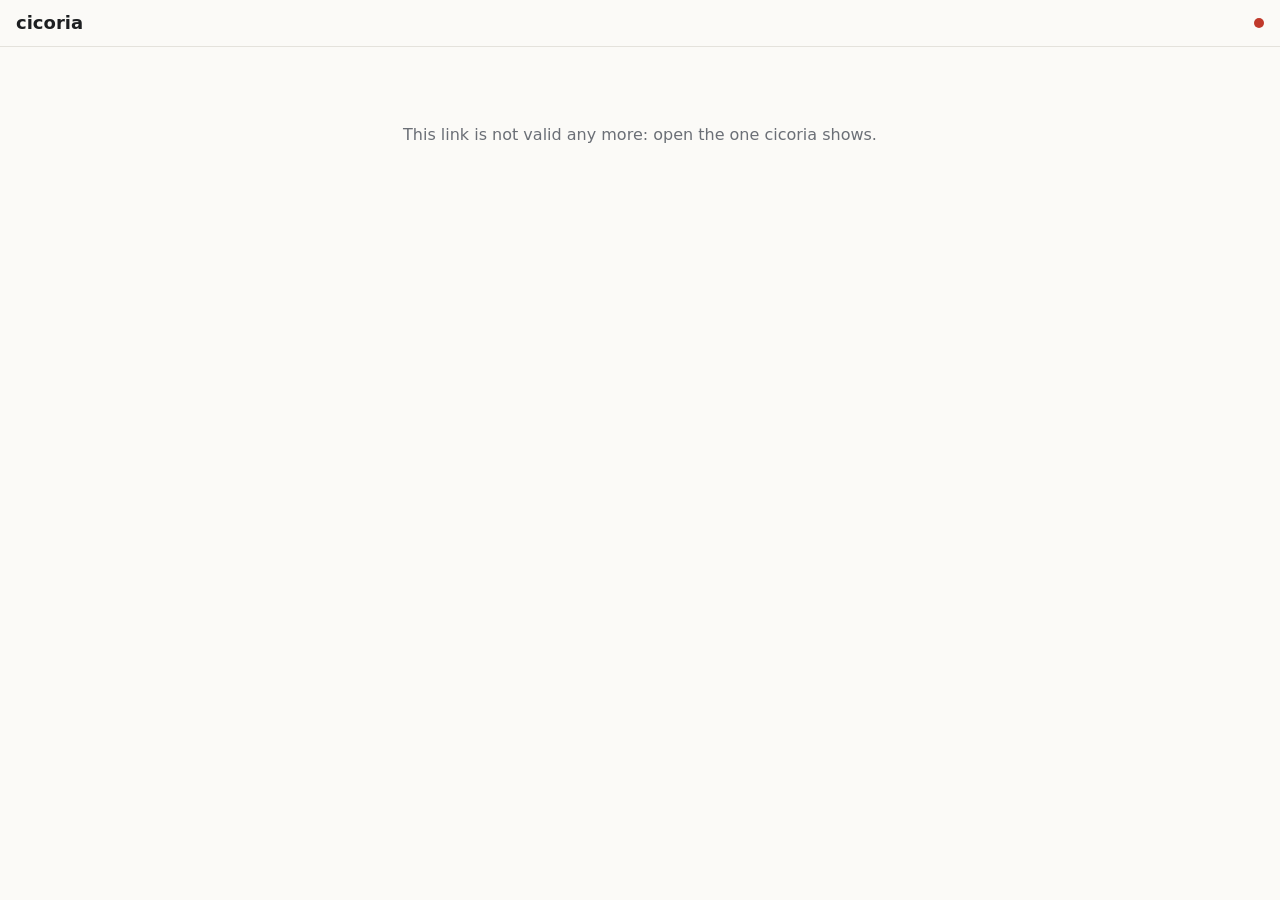
==== internal/web/page/index.html @ e1cbb90a "Add the web cockpit ctrl+a o starts a web server inside cicoria and shows its link as a QR code. The" ====
<!doctype html>
<html lang="en">
<head>
<meta charset="utf-8">
<meta name="viewport" content="width=device-width, initial-scale=1, viewport-fit=cover">
<meta name="color-scheme" content="light dark">
<title>cicoria</title>
<link rel="stylesheet" href="style.css">
</head>
<body>
<header>
  <a id="back" href="#" hidden aria-label="Sessions">‹</a>
  <div class="heading">
    <h1 id="title">cicoria</h1>
    <div id="subtitle"></div>
  </div>
  <span id="conn" title="connection"></span>
</header>
<main id="main"></main>
<script src="app.js"></script>
</body>
</html>
---- internal/web/page/style.css ----
:root {
  --bg: #fbfaf7;
  --panel: #ffffff;
  --text: #1d1f21;
  --dim: #6b6f76;
  --line: #e4e2dc;
  --accent: #2f7d6d;
  --good: #2e8b57;
  --warn: #b7791f;
  --bad: #c0392b;
  --add-bg: #e6f4ea;
  --del-bg: #fbe9e7;
  --mono: ui-monospace, "SF Mono", "JetBrains Mono", Menlo, Consolas, monospace;
}
@media (prefers-color-scheme: dark) {
  :root {
    --bg: #15171a;
    --panel: #1d2024;
    --text: #e6e6e3;
    --dim: #8b9099;
    --line: #2c3036;
    --accent: #5cc0a8;
    --good: #5cc07a;
    --warn: #e3b341;
    --bad: #ef6b5b;
    --add-bg: #1c3326;
    --del-bg: #3a2020;
  }
}

* { box-sizing: border-box; }
[hidden] { display: none !important; }
html, body { margin: 0; }
body {
  background: var(--bg);
  color: var(--text);
  font: 16px/1.45 system-ui, -apple-system, "Segoe UI", sans-serif;
  min-height: 100dvh;
  display: flex;
  flex-direction: column;
}
button, textarea { font: inherit; color: inherit; }

header {
  position: sticky; top: 0; z-index: 2;
  display: flex; align-items: center; gap: 12px;
  padding: calc(10px + env(safe-area-inset-top)) 16px 10px;
  background: var(--bg);
  border-bottom: 1px solid var(--line);
}
#back { font-size: 28px; line-height: 1; text-decoration: none; color: var(--accent); padding: 0 4px; }
.heading { flex: 1; min-width: 0; }
h1 { font-size: 18px; margin: 0; overflow: hidden; text-overflow: ellipsis; white-space: nowrap; }
#subtitle { font-size: 13px; color: var(--dim); overflow: hidden; text-overflow: ellipsis; white-space: nowrap; }
#conn { width: 10px; height: 10px; border-radius: 50%; background: var(--bad); flex: none; }
#conn.on { background: var(--good); }

main { flex: 1; width: 100%; max-width: 860px; margin: 0 auto; padding: 12px 16px 24px; display: flex; flex-direction: column; gap: 12px; }

.empty { color: var(--dim); text-align: center; padding: 48px 16px; }

/* Sessions */
.sessions { list-style: none; margin: 0; padding: 0; display: flex; flex-direction: column; gap: 8px; }
.sessions a {
  display: flex; align-items: center; gap: 12px;
  padding: 14px; border-radius: 12px;
  background: var(--panel); border: 1px solid var(--line);
  color: inherit; text-decoration: none;
}
.sessions a.attention { border-color: var(--warn); }
.sessions .name { font-weight: 600; }
.sessions .meta { font-size: 13px; color: var(--dim); }
.sessions .grow { flex: 1; min-width: 0; }
.sessions .queue { font-size: 13px; color: var(--dim); }

.badge { flex: none; width: 12px; height: 12px; border-radius: 50%; background: var(--dim); }
.badge.working { background: var(--good); animation: pulse 1.6s ease-in-out infinite; }
.badge.stalled { background: var(--dim); }
.badge.needs-input { background: var(--warn); border-radius: 2px; transform: rotate(45deg); }
.badge.exited { background: var(--bad); }
.badge.idle { background: transparent; border: 2px solid var(--dim); }
@keyframes pulse { 50% { opacity: .35; } }
@media (prefers-reduced-motion: reduce) { .badge.working { animation: none; } }

/* Session */
.session { display: flex; flex-direction: column; gap: 12px; flex: 1; }
.status { display: flex; align-items: center; gap: 8px; font-size: 14px; color: var(--dim); }
.status strong { color: var(--text); font-weight: 600; }
.status.needs-input strong { color: var(--warn); }

.tabs { display: flex; gap: 4px; border-bottom: 1px solid var(--line); }
.tabs button {
  background: none; border: 0; padding: 8px 12px; cursor: pointer;
  color: var(--dim); border-bottom: 2px solid transparent; margin-bottom: -1px;
}
.tabs button[aria-selected="true"] { color: var(--text); border-bottom-color: var(--accent); }

.card { background: var(--panel); border: 1px solid var(--line); border-radius: 12px; padding: 12px; }
.answer { white-space: pre-wrap; overflow-wrap: anywhere; margin: 0; font-size: 15px; }
pre.screen, pre.diff {
  margin: 0; font: 12px/1.35 var(--mono);
  overflow-x: auto; white-space: pre;
  background: var(--panel); border: 1px solid var(--line); border-radius: 12px; padding: 10px;
}
pre.diff span { display: block; min-width: max-content; }
pre.diff .add { background: var(--add-bg); }
pre.diff .del { background: var(--del-bg); }
pre.diff .hunk { color: var(--accent); }
pre.diff .head { color: var(--dim); }

.files { list-style: none; margin: 0; padding: 0; }
.files button {
  width: 100%; display: flex; gap: 10px; align-items: baseline;
  background: none; border: 0; border-bottom: 1px solid var(--line);
  padding: 10px 2px; text-align: left; cursor: pointer;
}
.files .mark { font: 600 13px var(--mono); width: 1ch; }
.files .mark.M, .files .mark.R { color: var(--warn); }
.files .mark.A, .files .mark\? { color: var(--good); }
.files .mark.D, .files .mark.U { color: var(--bad); }
.files .path { flex: 1; min-width: 0; overflow-wrap: anywhere; font: 14px var(--mono); }
.files .count { font: 12px var(--mono); color: var(--dim); white-space: nowrap; }

.keys { display: flex; flex-wrap: wrap; gap: 6px; }
.keys button, .actions button {
  border: 1px solid var(--line); background: var(--panel);
  border-radius: 8px; padding: 8px 12px; min-width: 44px; min-height: 40px; cursor: pointer;
}
.keys button { font-family: var(--mono); }

h2 { font-size: 13px; font-weight: 600; color: var(--dim); text-transform: uppercase; letter-spacing: .04em; margin: 8px 0 0; display: flex; justify-content: space-between; align-items: center; }

.queue { list-style: none; margin: 0; padding: 0; display: flex; flex-direction: column; gap: 6px; }
.queue li { display: flex; gap: 8px; align-items: flex-start; background: var(--panel); border: 1px solid var(--line); border-radius: 10px; padding: 8px 12px; }
.queue li span { flex: 1; white-space: pre-wrap; overflow-wrap: anywhere; font-size: 14px; }

.composer {
  position: sticky; bottom: 0;
  display: flex; flex-direction: column; gap: 8px;
  margin: 0 -16px -24px; padding: 10px 16px calc(10px + env(safe-area-inset-bottom));
  background: var(--bg); border-top: 1px solid var(--line);
}
.composer textarea {
  width: 100%; min-height: 44px; max-height: 40dvh; resize: vertical;
  padding: 10px 12px; border-radius: 10px; border: 1px solid var(--line); background: var(--panel);
}
.actions { display: flex; gap: 8px; justify-content: flex-end; }
.actions button.primary { background: var(--accent); border-color: var(--accent); color: var(--bg); font-weight: 600; }
button:disabled { opacity: .5; cursor: default; }

.toast {
  position: fixed; left: 50%; bottom: calc(96px + env(safe-area-inset-bottom)); transform: translateX(-50%);
  background: var(--text); color: var(--bg); padding: 8px 14px; border-radius: 8px; font-size: 14px;
  max-width: calc(100% - 32px);
}
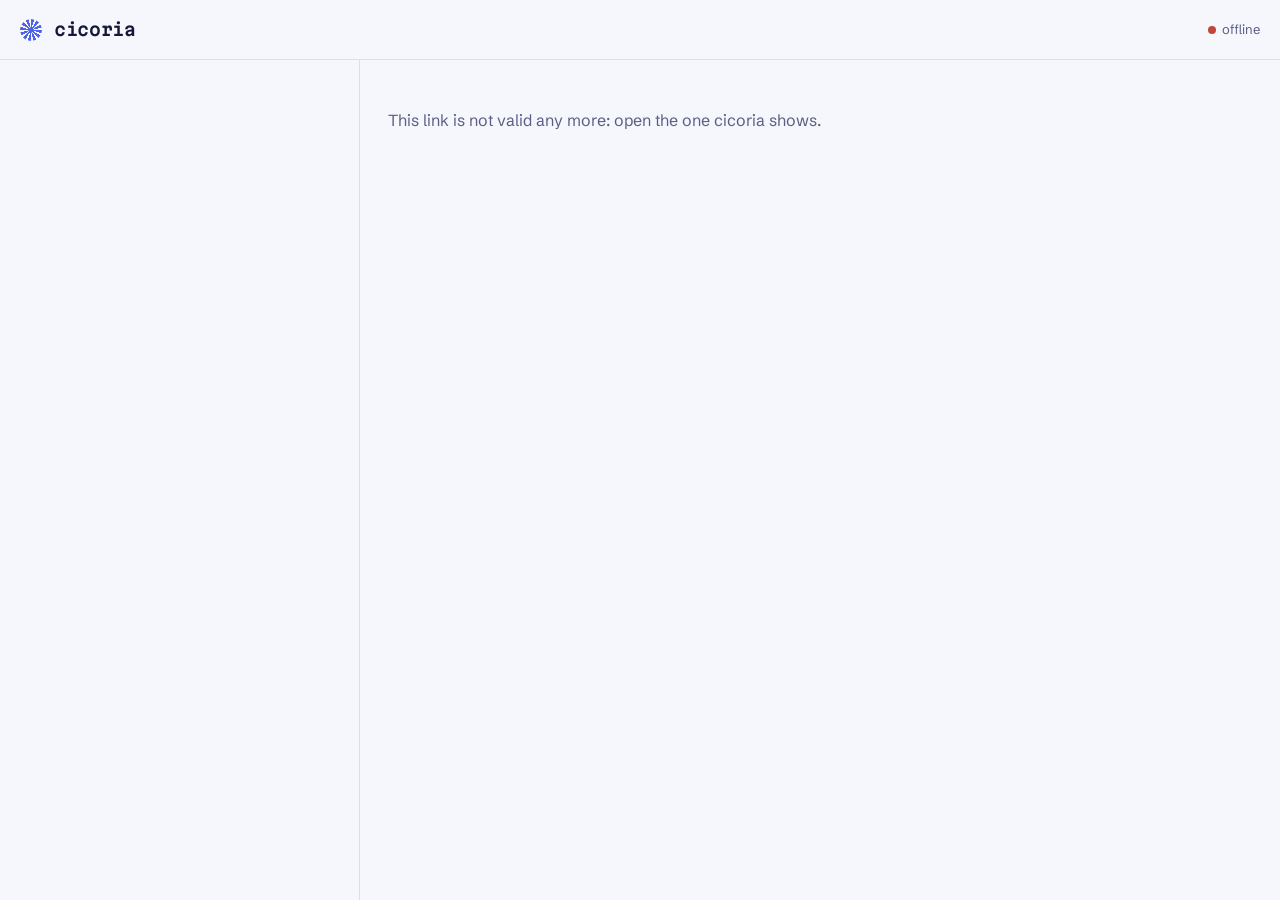
==== commit 26dd7677: "Give the web cockpit the look of the site, with the list beside the session on a wide screen The coc" ====
--- a/internal/web/page/index.html
+++ b/internal/web/page/index.html
@@ -4,19 +4,25 @@
 <meta charset="utf-8">
 <meta name="viewport" content="width=device-width, initial-scale=1, viewport-fit=cover">
 <meta name="color-scheme" content="light dark">
+<meta name="theme-color" content="#f6f7fc" media="(prefers-color-scheme: light)">
+<meta name="theme-color" content="#13142a" media="(prefers-color-scheme: dark)">
 <title>cicoria</title>
+<link rel="preload" href="fonts/martian-mono.woff2" as="font" type="font/woff2" crossorigin>
 <link rel="stylesheet" href="style.css">
 </head>
-<body>
-<header>
-  <a id="back" href="#" hidden aria-label="Sessions">‹</a>
+<body data-route="list">
+<header class="bar">
+  <span class="logo" aria-hidden="true"></span>
   <div class="heading">
-    <h1 id="title">cicoria</h1>
-    <div id="subtitle"></div>
+    <h1>cicoria</h1>
+    <div id="workspace"></div>
   </div>
-  <span id="conn" title="connection"></span>
+  <span class="conn" role="status"></span>
 </header>
-<main id="main"></main>
+<div class="layout">
+  <nav id="list" aria-label="Sessions"></nav>
+  <main id="main"></main>
+</div>
 <script src="app.js"></script>
 </body>
 </html>
--- a/internal/web/page/style.css
+++ b/internal/web/page/style.css
@@ -1,30 +1,70 @@
+/* The web cockpit. It wears the colours of the site: chicory blue for what
+   you act on, the terminal of the app for what the agent prints, and pollen
+   yellow, the colour cicoria gives "needs input", for a session that waits
+   for you. That yellow is the one loud thing on the page. */
+
+@font-face {
+  font-family: "Martian Mono";
+  src: url(fonts/martian-mono.woff2) format("woff2");
+  font-weight: 100 800;
+  font-display: swap;
+}
+@font-face {
+  font-family: "Schibsted Grotesk";
+  src: url(fonts/schibsted-grotesk.woff2) format("woff2");
+  font-weight: 400 900;
+  font-display: swap;
+}
+
 :root {
-  --bg: #fbfaf7;
-  --panel: #ffffff;
-  --text: #1d1f21;
-  --dim: #6b6f76;
-  --line: #e4e2dc;
-  --accent: #2f7d6d;
-  --good: #2e8b57;
-  --warn: #b7791f;
-  --bad: #c0392b;
-  --add-bg: #e6f4ea;
-  --del-bg: #fbe9e7;
-  --mono: ui-monospace, "SF Mono", "JetBrains Mono", Menlo, Consolas, monospace;
+  --page: #f6f7fc;
+  --raised: #ffffff;
+  --ink: #15173a;
+  --soft: #5a5e84;
+  --line: #dadded;
+  --petal: #4f63e8;
+  --petal-ink: #3443b8;
+  --petal-pale: #e7eafd;
+  --on-petal: #ffffff;
+  --pollen: #f5cd4f;
+  --on-pollen: #1d1a08;
+  --pollen-ink: #8a6400;
+  --leaf: #2e8a57;
+  --rust: #c2463a;
+  --night: #1e1f2e;
+  --term: #d6d8ea;
+  --t-dim: #7c80a3;
+  --t-blue: #8ea2ff;
+  --t-green: #7fd39c;
+  --t-red: #f08a8a;
+  --t-add: #1f3a2c;
+  --t-del: #43232b;
+
+  --name: "Martian Mono", ui-monospace, Menlo, Consolas, monospace;
+  --body: "Schibsted Grotesk", system-ui, -apple-system, "Segoe UI", sans-serif;
+  --mono: ui-monospace, "SF Mono", "JetBrains Mono", "DejaVu Sans Mono", Menlo, Consolas, monospace;
+  --gutter: 16px;
+  --bar: 60px;
+  color-scheme: light;
 }
 @media (prefers-color-scheme: dark) {
   :root {
-    --bg: #15171a;
-    --panel: #1d2024;
-    --text: #e6e6e3;
-    --dim: #8b9099;
-    --line: #2c3036;
-    --accent: #5cc0a8;
-    --good: #5cc07a;
-    --warn: #e3b341;
-    --bad: #ef6b5b;
-    --add-bg: #1c3326;
-    --del-bg: #3a2020;
+    --page: #13142a;
+    --raised: #1b1d38;
+    --ink: #e7e9f8;
+    --soft: #a3a7cc;
+    --line: #2d3055;
+    --petal: #8ea2ff;
+    --petal-ink: #a7b4ff;
+    --petal-pale: #262a55;
+    --on-petal: #10123a;
+    --pollen: #f0c25a;
+    --on-pollen: #1d1705;
+    --pollen-ink: #f0c25a;
+    --leaf: #7fd39c;
+    --rust: #f08a8a;
+    --night: #0d0e1e;
+    color-scheme: dark;
   }
 }
 
@@ -32,124 +72,257 @@
 [hidden] { display: none !important; }
 html, body { margin: 0; }
 body {
-  background: var(--bg);
-  color: var(--text);
-  font: 16px/1.45 system-ui, -apple-system, "Segoe UI", sans-serif;
+  background: var(--page);
+  color: var(--ink);
+  font: 16px/1.5 var(--body);
   min-height: 100dvh;
-  display: flex;
-  flex-direction: column;
+  -webkit-text-size-adjust: 100%;
+  -webkit-tap-highlight-color: transparent;
 }
 button, textarea { font: inherit; color: inherit; }
-
-header {
-  position: sticky; top: 0; z-index: 2;
+:focus-visible { outline: 2px solid var(--petal); outline-offset: 2px; }
+h1, h2, h3, p { margin: 0; }
+
+/* The bar: the name of the tool and the workspace it shares. */
+.bar {
+  position: sticky; top: 0; z-index: 3;
   display: flex; align-items: center; gap: 12px;
-  padding: calc(10px + env(safe-area-inset-top)) 16px 10px;
-  background: var(--bg);
+  min-height: var(--bar);
+  padding: env(safe-area-inset-top) var(--gutter) 0;
+  background: var(--page);
   border-bottom: 1px solid var(--line);
 }
-#back { font-size: 28px; line-height: 1; text-decoration: none; color: var(--accent); padding: 0 4px; }
-.heading { flex: 1; min-width: 0; }
-h1 { font-size: 18px; margin: 0; overflow: hidden; text-overflow: ellipsis; white-space: nowrap; }
-#subtitle { font-size: 13px; color: var(--dim); overflow: hidden; text-overflow: ellipsis; white-space: nowrap; }
-#conn { width: 10px; height: 10px; border-radius: 50%; background: var(--bad); flex: none; }
-#conn.on { background: var(--good); }
-
-main { flex: 1; width: 100%; max-width: 860px; margin: 0 auto; padding: 12px 16px 24px; display: flex; flex-direction: column; gap: 12px; }
-
-.empty { color: var(--dim); text-align: center; padding: 48px 16px; }
-
-/* Sessions */
-.sessions { list-style: none; margin: 0; padding: 0; display: flex; flex-direction: column; gap: 8px; }
+.logo {
+  flex: none; width: 22px; height: 22px;
+  background: var(--petal);
+  /* a chicory flower: a disc of square-cut petals */
+  -webkit-mask: radial-gradient(circle, #000 2.5px, transparent 3px), repeating-conic-gradient(#000 0 18deg, transparent 18deg 30deg);
+  -webkit-mask-composite: source-over;
+  mask: radial-gradient(circle, #000 2.5px, transparent 3px), repeating-conic-gradient(#000 0 18deg, transparent 18deg 30deg);
+  mask-composite: add;
+  border-radius: 50%;
+}
+.heading { flex: 1; min-width: 0; display: flex; align-items: baseline; gap: 12px; }
+h1 { font: 600 17px/1 var(--name); letter-spacing: -0.02em; }
+#workspace { font-size: 14px; color: var(--soft); overflow: hidden; text-overflow: ellipsis; white-space: nowrap; }
+
+/* The connection: a word as much as a dot, so that it is not colour alone. */
+.conn { flex: none; display: inline-flex; align-items: center; gap: 6px; font-size: 13px; color: var(--soft); }
+.conn::before { content: ""; width: 8px; height: 8px; border-radius: 50%; background: var(--rust); }
+.conn::after { content: "offline"; }
+.online .conn::before { background: var(--leaf); }
+.online .conn::after { content: "live"; }
+
+.layout { width: 100%; }
+main { padding: 0 var(--gutter); }
+
+.empty { color: var(--soft); padding: 48px 0; max-width: 32em; }
+
+/* The sessions. */
+.sessions { list-style: none; margin: 0; padding: 0; }
+.sessions li + li { border-top: 1px solid var(--line); }
 .sessions a {
-  display: flex; align-items: center; gap: 12px;
-  padding: 14px; border-radius: 12px;
-  background: var(--panel); border: 1px solid var(--line);
+  display: flex; align-items: center; gap: 14px;
+  padding: 14px var(--gutter);
   color: inherit; text-decoration: none;
 }
-.sessions a.attention { border-color: var(--warn); }
-.sessions .name { font-weight: 600; }
-.sessions .meta { font-size: 13px; color: var(--dim); }
-.sessions .grow { flex: 1; min-width: 0; }
-.sessions .queue { font-size: 13px; color: var(--dim); }
-
-.badge { flex: none; width: 12px; height: 12px; border-radius: 50%; background: var(--dim); }
-.badge.working { background: var(--good); animation: pulse 1.6s ease-in-out infinite; }
-.badge.stalled { background: var(--dim); }
-.badge.needs-input { background: var(--warn); border-radius: 2px; transform: rotate(45deg); }
-.badge.exited { background: var(--bad); }
-.badge.idle { background: transparent; border: 2px solid var(--dim); }
+.sessions .grow { flex: 1; min-width: 0; display: flex; flex-direction: column; gap: 2px; }
+.sessions .name {
+  font: 500 15px/1.3 var(--name); letter-spacing: -0.02em;
+  overflow: hidden; text-overflow: ellipsis; white-space: nowrap;
+}
+.meta { display: flex; flex-wrap: wrap; column-gap: 12px; font-size: 14px; color: var(--soft); }
+.sessions .said { color: var(--ink); }
+.sessions .queued {
+  flex: none; font: 500 12px/1 var(--name);
+  padding: 5px 7px; border-radius: 6px;
+  background: var(--petal-pale); color: var(--petal-ink);
+}
+.sessions a[aria-current="page"] { background: var(--raised); box-shadow: inset 3px 0 0 var(--petal); }
+
+/* A session that waits for you is a block of pollen. */
+.sessions a.needs-input,
+.sessions a.needs-input[aria-current="page"] { background: var(--pollen); color: var(--on-pollen); box-shadow: none; }
+.sessions a.needs-input .meta,
+.sessions a.needs-input .said { color: var(--on-pollen); }
+.sessions a.needs-input .said { font-weight: 600; }
+.sessions a.needs-input .queued { background: var(--on-pollen); color: var(--pollen); }
+.sessions a.needs-input[aria-current="page"] { box-shadow: inset 3px 0 0 var(--on-pollen); }
+
+/* Status marks: each its own shape, so that colour is not all they say. */
+.badge { flex: none; width: 12px; height: 12px; border-radius: 50%; background: var(--soft); }
+.badge.working { background: var(--leaf); animation: pulse 1.6s ease-in-out infinite; }
+.badge.stalled { background: transparent; border: 2px dashed var(--soft); }
+.badge.needs-input { background: var(--pollen-ink); border-radius: 2px; transform: rotate(45deg) scale(.9); }
+.needs-input > .badge.needs-input { background: var(--on-pollen); }
+.badge.exited { background: var(--rust); border-radius: 2px; }
+.badge.idle { background: transparent; border: 2px solid var(--soft); }
 @keyframes pulse { 50% { opacity: .35; } }
 @media (prefers-reduced-motion: reduce) { .badge.working { animation: none; } }
 
-/* Session */
-.session { display: flex; flex-direction: column; gap: 12px; flex: 1; }
-.status { display: flex; align-items: center; gap: 8px; font-size: 14px; color: var(--dim); }
-.status strong { color: var(--text); font-weight: 600; }
-.status.needs-input strong { color: var(--warn); }
-
-.tabs { display: flex; gap: 4px; border-bottom: 1px solid var(--line); }
+/* One session. */
+.session { display: flex; flex-direction: column; min-height: calc(100dvh - var(--bar)); }
+.session-head { display: flex; align-items: center; gap: 10px; padding: 18px 0 12px; }
+.session-head .grow { flex: 1; min-width: 0; }
+.session-head .name {
+  font: 600 22px/1.2 var(--name); letter-spacing: -0.03em;
+  overflow-wrap: anywhere;
+}
+.session-head .meta { margin-top: 4px; }
+.session-head .conn { display: none; }
+.back {
+  display: none; flex: none;
+  width: 40px; height: 40px; margin-left: -10px;
+  align-items: center; justify-content: center;
+  font-size: 30px; line-height: 1; text-decoration: none; color: var(--petal-ink);
+  border-radius: 8px;
+}
+
+.status { display: flex; align-items: center; gap: 10px; font-size: 15px; color: var(--soft); padding: 2px 0 14px; }
+.status strong { color: var(--ink); font-weight: 600; }
+.status.needs-input {
+  margin: 0 calc(-1 * var(--gutter)) 14px; padding: 12px var(--gutter);
+  background: var(--pollen); color: var(--on-pollen);
+}
+.status.needs-input strong { color: var(--on-pollen); }
+.status.needs-input .badge { background: var(--on-pollen); }
+
+.tabs { display: flex; gap: 24px; border-bottom: 1px solid var(--line); margin-bottom: 16px; }
 .tabs button {
-  background: none; border: 0; padding: 8px 12px; cursor: pointer;
-  color: var(--dim); border-bottom: 2px solid transparent; margin-bottom: -1px;
-}
-.tabs button[aria-selected="true"] { color: var(--text); border-bottom-color: var(--accent); }
-
-.card { background: var(--panel); border: 1px solid var(--line); border-radius: 12px; padding: 12px; }
-.answer { white-space: pre-wrap; overflow-wrap: anywhere; margin: 0; font-size: 15px; }
+  background: none; border: 0; padding: 10px 0; cursor: pointer;
+  font-weight: 500; color: var(--soft);
+  border-bottom: 2px solid transparent; margin-bottom: -1px;
+}
+.tabs button[aria-selected="true"] { color: var(--ink); border-bottom-color: var(--petal); }
+
+/* What the agent said, set as reading text. */
+.answer {
+  font-size: 17px; line-height: 1.6; max-width: 62ch;
+  white-space: pre-wrap; overflow-wrap: anywhere;
+}
+.answer code {
+  font: 0.86em/1 var(--mono); padding: 2px 5px; border-radius: 4px;
+  background: var(--petal-pale); color: var(--petal-ink);
+}
+
+/* What the agent printed, in the terminal of the app. */
 pre.screen, pre.diff {
-  margin: 0; font: 12px/1.35 var(--mono);
+  margin: 0; font: 12.5px/1.45 var(--mono);
   overflow-x: auto; white-space: pre;
-  background: var(--panel); border: 1px solid var(--line); border-radius: 12px; padding: 10px;
-}
-pre.diff span { display: block; min-width: max-content; }
-pre.diff .add { background: var(--add-bg); }
-pre.diff .del { background: var(--del-bg); }
-pre.diff .hunk { color: var(--accent); }
-pre.diff .head { color: var(--dim); }
+  background: var(--night); color: var(--term);
+  border-radius: 10px; padding: 14px;
+}
+pre.diff { padding: 10px 0; }
+pre.diff span { display: block; min-width: max-content; padding: 0 14px; }
+pre.diff .add { background: var(--t-add); color: var(--t-green); }
+pre.diff .del { background: var(--t-del); color: var(--t-red); }
+pre.diff .hunk { color: var(--t-blue); }
+pre.diff .head { color: var(--t-dim); }
+.diff-head { display: flex; align-items: center; gap: 12px; margin-bottom: 10px; min-width: 0; }
+.diff-head .path { font: 13px var(--mono); color: var(--soft); overflow: hidden; text-overflow: ellipsis; white-space: nowrap; }
 
 .files { list-style: none; margin: 0; padding: 0; }
+.files li + li { border-top: 1px solid var(--line); }
 .files button {
-  width: 100%; display: flex; gap: 10px; align-items: baseline;
-  background: none; border: 0; border-bottom: 1px solid var(--line);
-  padding: 10px 2px; text-align: left; cursor: pointer;
+  width: 100%; display: flex; gap: 12px; align-items: baseline;
+  background: none; border: 0; padding: 12px 0; text-align: left; cursor: pointer;
 }
 .files .mark { font: 600 13px var(--mono); width: 1ch; }
-.files .mark.M, .files .mark.R { color: var(--warn); }
-.files .mark.A, .files .mark\? { color: var(--good); }
-.files .mark.D, .files .mark.U { color: var(--bad); }
-.files .path { flex: 1; min-width: 0; overflow-wrap: anywhere; font: 14px var(--mono); }
-.files .count { font: 12px var(--mono); color: var(--dim); white-space: nowrap; }
-
-.keys { display: flex; flex-wrap: wrap; gap: 6px; }
-.keys button, .actions button {
-  border: 1px solid var(--line); background: var(--panel);
-  border-radius: 8px; padding: 8px 12px; min-width: 44px; min-height: 40px; cursor: pointer;
-}
-.keys button { font-family: var(--mono); }
-
-h2 { font-size: 13px; font-weight: 600; color: var(--dim); text-transform: uppercase; letter-spacing: .04em; margin: 8px 0 0; display: flex; justify-content: space-between; align-items: center; }
-
-.queue { list-style: none; margin: 0; padding: 0; display: flex; flex-direction: column; gap: 6px; }
-.queue li { display: flex; gap: 8px; align-items: flex-start; background: var(--panel); border: 1px solid var(--line); border-radius: 10px; padding: 8px 12px; }
-.queue li span { flex: 1; white-space: pre-wrap; overflow-wrap: anywhere; font-size: 14px; }
-
+.files .mark.M, .files .mark.R { color: var(--pollen-ink); }
+.files .mark.A, .files .mark\? { color: var(--leaf); }
+.files .mark.D, .files .mark.U { color: var(--rust); }
+.files .path { flex: 1; min-width: 0; overflow-wrap: anywhere; font: 14px/1.4 var(--mono); }
+.files .count { font: 12px var(--mono); white-space: nowrap; }
+.files .plus { color: var(--leaf); }
+.files .minus { color: var(--rust); }
+
+/* Keys, drawn as keycaps. */
+.keys {
+  display: grid; grid-template-columns: repeat(auto-fill, minmax(46px, 1fr)); gap: 6px;
+  margin: 20px 0 24px;
+}
+.keys button {
+  height: 44px; padding: 0 6px; cursor: pointer;
+  font: 500 14px var(--name);
+  background: var(--raised); border: 1px solid var(--line); border-bottom-width: 3px; border-radius: 7px;
+}
+.keys button.glyph { font: 400 19px var(--body); }
+.keys button:active:not(:disabled) { border-bottom-width: 1px; transform: translateY(2px); }
+
+/* The queue: messages in the order they go. */
+h3 {
+  display: flex; align-items: baseline; gap: 8px;
+  font-size: 15px; font-weight: 600; margin: 0 0 8px;
+}
+h3 .count { font: 500 12px var(--name); color: var(--soft); }
+.queue { margin: 0 0 24px; padding: 0; list-style: none; counter-reset: q; }
+.queue li {
+  counter-increment: q; display: flex; gap: 12px;
+  padding: 10px 0; border-top: 1px solid var(--line);
+  white-space: pre-wrap; overflow-wrap: anywhere; font-size: 15px;
+}
+.queue li::before { content: counter(q); flex: none; width: 1.5ch; font: 500 13px/1.7 var(--name); color: var(--petal-ink); }
+
+/* The composer stays at hand at the bottom. */
 .composer {
-  position: sticky; bottom: 0;
+  position: sticky; bottom: 0; z-index: 2;
   display: flex; flex-direction: column; gap: 8px;
-  margin: 0 -16px -24px; padding: 10px 16px calc(10px + env(safe-area-inset-bottom));
-  background: var(--bg); border-top: 1px solid var(--line);
+  margin: auto calc(-1 * var(--gutter)) 0; padding: 12px var(--gutter) calc(12px + env(safe-area-inset-bottom));
+  background: var(--page); border-top: 1px solid var(--line);
 }
 .composer textarea {
-  width: 100%; min-height: 44px; max-height: 40dvh; resize: vertical;
-  padding: 10px 12px; border-radius: 10px; border: 1px solid var(--line); background: var(--panel);
-}
+  display: block; width: 100%; min-height: 48px; max-height: 40dvh; resize: vertical;
+  padding: 12px 14px; border-radius: 10px; border: 1px solid var(--line); background: var(--raised);
+}
+.composer textarea:focus { border-color: var(--petal); outline: none; box-shadow: 0 0 0 3px var(--petal-pale); }
 .actions { display: flex; gap: 8px; justify-content: flex-end; }
-.actions button.primary { background: var(--accent); border-color: var(--accent); color: var(--bg); font-weight: 600; }
-button:disabled { opacity: .5; cursor: default; }
+.actions button, .diff-head button {
+  min-height: 42px; padding: 0 18px; cursor: pointer; border-radius: 9px;
+  border: 1px solid var(--line); background: var(--raised); font-weight: 600;
+}
+.actions button.primary { background: var(--petal); border-color: var(--petal); color: var(--on-petal); }
+.actions button.quiet, .diff-head button.quiet { background: none; color: var(--petal-ink); padding: 0 10px; border-color: transparent; }
+.files + .actions, .empty + .actions { justify-content: flex-start; margin-top: 8px; }
+.files + .actions button, .empty + .actions button { margin-left: -10px; }
+button:disabled { opacity: .45; cursor: default; }
 
 .toast {
-  position: fixed; left: 50%; bottom: calc(96px + env(safe-area-inset-bottom)); transform: translateX(-50%);
-  background: var(--text); color: var(--bg); padding: 8px 14px; border-radius: 8px; font-size: 14px;
+  position: fixed; left: 50%; bottom: calc(120px + env(safe-area-inset-bottom)); transform: translateX(-50%);
+  z-index: 4; background: var(--ink); color: var(--page);
+  padding: 9px 16px; border-radius: 9px; font-size: 14px; font-weight: 500;
   max-width: calc(100% - 32px);
 }
+
+/* A phone shows one thing at a time: the list, or the session open. */
+@media (max-width: 899px) {
+  body[data-route="list"] main { display: none; }
+  body[data-route="session"] #list { display: none; }
+  body[data-route="session"] .bar { display: none; }
+  body[data-route="session"] .session { min-height: 100dvh; }
+  body[data-route="session"] .session-head {
+    position: sticky; top: 0; z-index: 3; background: var(--page);
+    padding-top: calc(12px + env(safe-area-inset-top));
+  }
+  .session-head .conn { display: inline-flex; }
+  .session-head .conn::after { content: none; }
+  .back { display: inline-flex; }
+  .pick { display: none; }
+  #list .empty { padding: 48px var(--gutter); }
+}
+
+/* A wide screen keeps the list beside the session. */
+@media (min-width: 900px) {
+  :root { --gutter: 28px; }
+  .bar { padding-left: 20px; padding-right: 20px; }
+  .layout { display: grid; grid-template-columns: minmax(300px, 360px) 1fr; }
+  #list {
+    position: sticky; top: var(--bar); align-self: start;
+    height: calc(100dvh - var(--bar)); overflow-y: auto;
+    border-right: 1px solid var(--line);
+  }
+  #list .sessions a { padding-left: 20px; padding-right: 20px; }
+  #list .empty { padding: 32px 20px; }
+  main { min-width: 0; }
+  .session-head { padding-top: 28px; }
+  .session-head .name { font-size: 26px; }
+}
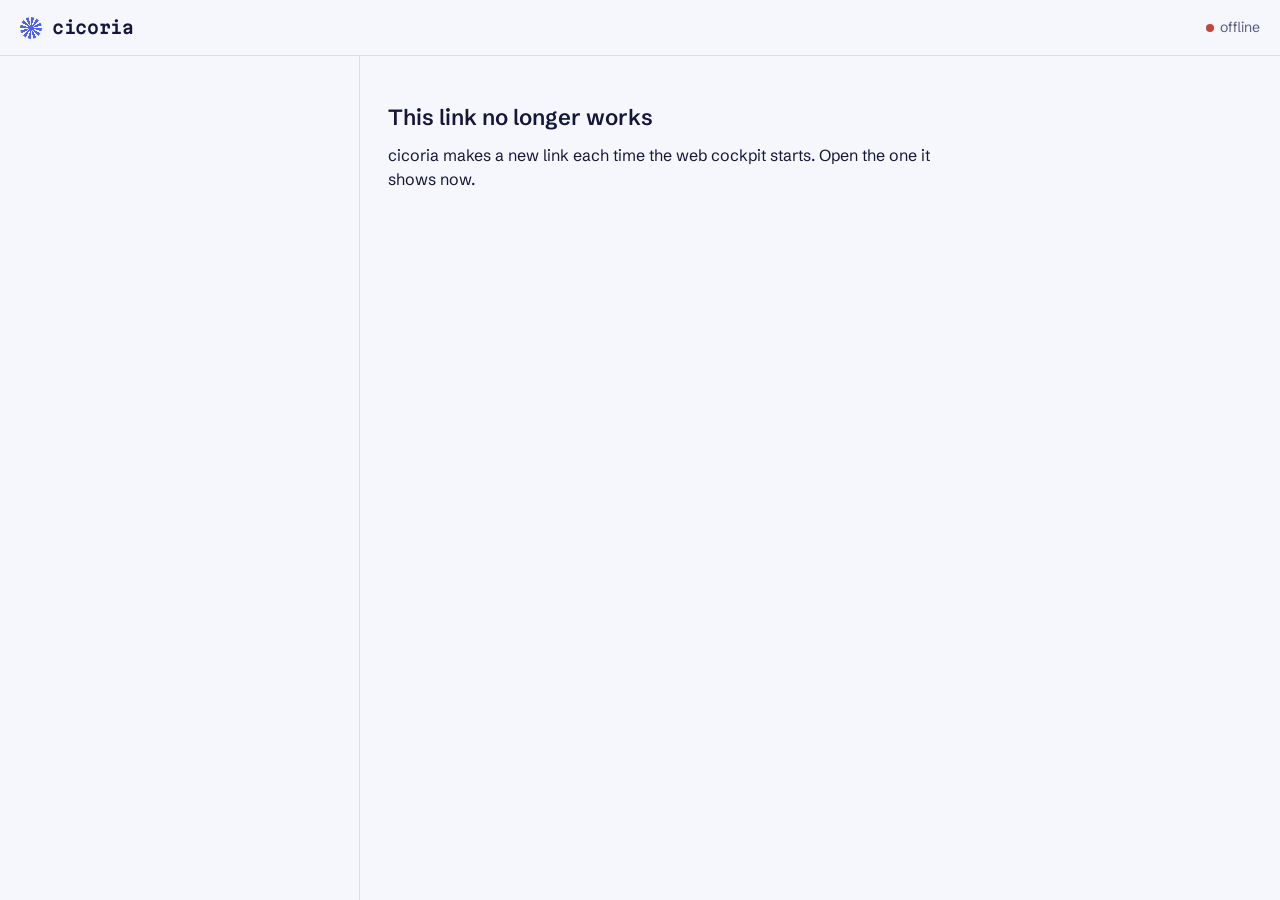
==== commit 3bb561a8: "Rebuild the web cockpit around what the user needs to see and do The page is written again from scra" ====
--- a/internal/web/page/index.html
+++ b/internal/web/page/index.html
@@ -6,23 +6,25 @@
 <meta name="color-scheme" content="light dark">
 <meta name="theme-color" content="#f6f7fc" media="(prefers-color-scheme: light)">
 <meta name="theme-color" content="#13142a" media="(prefers-color-scheme: dark)">
+<meta name="referrer" content="no-referrer">
 <title>cicoria</title>
 <link rel="preload" href="fonts/martian-mono.woff2" as="font" type="font/woff2" crossorigin>
 <link rel="stylesheet" href="style.css">
 </head>
-<body data-route="list">
+<body data-route="home">
+<a class="skip" href="#main">Skip to the open session</a>
 <header class="bar">
   <span class="logo" aria-hidden="true"></span>
-  <div class="heading">
-    <h1>cicoria</h1>
-    <div id="workspace"></div>
-  </div>
-  <span class="conn" role="status"></span>
+  <p class="brand">cicoria</p>
+  <p id="workspace"></p>
+  <p class="conn"><span class="dot" aria-hidden="true"></span><span id="conn">connecting</span></p>
 </header>
+<p id="offline" class="offline" role="alert" hidden>Offline: what you see may be out of date. Reconnecting…</p>
 <div class="layout">
-  <nav id="list" aria-label="Sessions"></nav>
-  <main id="main"></main>
+  <nav id="home" aria-label="Shared sessions"></nav>
+  <main id="main" tabindex="-1"></main>
 </div>
+<div id="announce" class="sr-only" aria-live="polite" aria-relevant="additions"></div>
 <script src="app.js"></script>
 </body>
 </html>
--- a/internal/web/page/style.css
+++ b/internal/web/page/style.css
@@ -1,7 +1,7 @@
 /* The web cockpit. It wears the colours of the site: chicory blue for what
    you act on, the terminal of the app for what the agent prints, and pollen
    yellow, the colour cicoria gives "needs input", for a session that waits
-   for you. That yellow is the one loud thing on the page. */
+   for you: the one loud thing on the page. */
 
 @font-face {
   font-family: "Martian Mono";
@@ -20,17 +20,19 @@
   --page: #f6f7fc;
   --raised: #ffffff;
   --ink: #15173a;
-  --soft: #5a5e84;
+  --soft: #555a80;
   --line: #dadded;
   --petal: #4f63e8;
   --petal-ink: #3443b8;
   --petal-pale: #e7eafd;
   --on-petal: #ffffff;
   --pollen: #f5cd4f;
+  --pollen-pale: #fdf3d0;
   --on-pollen: #1d1a08;
   --pollen-ink: #8a6400;
   --leaf: #2e8a57;
   --rust: #c2463a;
+  --rust-pale: #fbe5e2;
   --night: #1e1f2e;
   --term: #d6d8ea;
   --t-dim: #7c80a3;
@@ -44,7 +46,7 @@
   --body: "Schibsted Grotesk", system-ui, -apple-system, "Segoe UI", sans-serif;
   --mono: ui-monospace, "SF Mono", "JetBrains Mono", "DejaVu Sans Mono", Menlo, Consolas, monospace;
   --gutter: 16px;
-  --bar: 60px;
+  --bar: 56px;
   color-scheme: light;
 }
 @media (prefers-color-scheme: dark) {
@@ -59,10 +61,12 @@
     --petal-pale: #262a55;
     --on-petal: #10123a;
     --pollen: #f0c25a;
+    --pollen-pale: #34301f;
     --on-pollen: #1d1705;
     --pollen-ink: #f0c25a;
     --leaf: #7fd39c;
     --rust: #f08a8a;
+    --rust-pale: #3e2228;
     --night: #0d0e1e;
     color-scheme: dark;
   }
@@ -79,235 +83,281 @@
   -webkit-text-size-adjust: 100%;
   -webkit-tap-highlight-color: transparent;
 }
-button, textarea { font: inherit; color: inherit; }
+button, textarea, input { font: inherit; color: inherit; }
+button { cursor: pointer; }
+button:disabled { cursor: default; opacity: .5; }
 :focus-visible { outline: 2px solid var(--petal); outline-offset: 2px; }
+main:focus, [tabindex="-1"]:focus { outline: none; }
 h1, h2, h3, p { margin: 0; }
-
-/* The bar: the name of the tool and the workspace it shares. */
+a { color: var(--petal-ink); }
+.sr-only {
+  position: absolute; width: 1px; height: 1px; padding: 0; margin: -1px;
+  overflow: hidden; clip: rect(0 0 0 0); white-space: nowrap; border: 0;
+}
+.skip { position: absolute; left: 8px; top: -48px; z-index: 9; padding: 8px 12px; background: var(--petal); color: var(--on-petal); border-radius: 8px; }
+.skip:focus { top: 8px; }
+.hint { font-size: 14px; color: var(--soft); }
+.empty { color: var(--soft); padding: 32px 0; max-width: 34em; }
+.count { font: 500 12px var(--name); color: var(--soft); }
+
+/* Buttons: one main action at a time, in chicory blue. */
+.primary, .ghost, .danger, :where(.row) button {
+  min-height: 44px; padding: 0 18px; border-radius: 10px; font-weight: 600;
+  border: 1px solid var(--line); background: var(--raised);
+}
+.primary { background: var(--petal); border-color: var(--petal); color: var(--on-petal); }
+.ghost { background: none; border-color: transparent; color: var(--petal-ink); padding: 0 10px; }
+.ghost.small { min-height: 36px; }
+.danger { background: var(--rust); border-color: var(--rust); color: var(--page); }
+.row { display: flex; gap: 8px; flex-wrap: wrap; }
+.row.end { justify-content: flex-end; }
+
+/* The bar: the tool, the workspace, and whether the page is live. */
 .bar {
   position: sticky; top: 0; z-index: 3;
-  display: flex; align-items: center; gap: 12px;
+  display: flex; align-items: center; gap: 10px;
   min-height: var(--bar);
   padding: env(safe-area-inset-top) var(--gutter) 0;
   background: var(--page);
   border-bottom: 1px solid var(--line);
 }
 .logo {
-  flex: none; width: 22px; height: 22px;
+  flex: none; width: 22px; height: 22px; border-radius: 50%;
   background: var(--petal);
   /* a chicory flower: a disc of square-cut petals */
   -webkit-mask: radial-gradient(circle, #000 2.5px, transparent 3px), repeating-conic-gradient(#000 0 18deg, transparent 18deg 30deg);
-  -webkit-mask-composite: source-over;
   mask: radial-gradient(circle, #000 2.5px, transparent 3px), repeating-conic-gradient(#000 0 18deg, transparent 18deg 30deg);
-  mask-composite: add;
-  border-radius: 50%;
-}
-.heading { flex: 1; min-width: 0; display: flex; align-items: baseline; gap: 12px; }
-h1 { font: 600 17px/1 var(--name); letter-spacing: -0.02em; }
-#workspace { font-size: 14px; color: var(--soft); overflow: hidden; text-overflow: ellipsis; white-space: nowrap; }
-
-/* The connection: a word as much as a dot, so that it is not colour alone. */
-.conn { flex: none; display: inline-flex; align-items: center; gap: 6px; font-size: 13px; color: var(--soft); }
-.conn::before { content: ""; width: 8px; height: 8px; border-radius: 50%; background: var(--rust); }
-.conn::after { content: "offline"; }
-.online .conn::before { background: var(--leaf); }
-.online .conn::after { content: "live"; }
-
-.layout { width: 100%; }
-main { padding: 0 var(--gutter); }
-
-.empty { color: var(--soft); padding: 48px 0; max-width: 32em; }
-
-/* The sessions. */
-.sessions { list-style: none; margin: 0; padding: 0; }
-.sessions li + li { border-top: 1px solid var(--line); }
-.sessions a {
-  display: flex; align-items: center; gap: 14px;
-  padding: 14px var(--gutter);
-  color: inherit; text-decoration: none;
-}
-.sessions .grow { flex: 1; min-width: 0; display: flex; flex-direction: column; gap: 2px; }
-.sessions .name {
-  font: 500 15px/1.3 var(--name); letter-spacing: -0.02em;
-  overflow: hidden; text-overflow: ellipsis; white-space: nowrap;
-}
-.meta { display: flex; flex-wrap: wrap; column-gap: 12px; font-size: 14px; color: var(--soft); }
-.sessions .said { color: var(--ink); }
-.sessions .queued {
-  flex: none; font: 500 12px/1 var(--name);
-  padding: 5px 7px; border-radius: 6px;
-  background: var(--petal-pale); color: var(--petal-ink);
-}
-.sessions a[aria-current="page"] { background: var(--raised); box-shadow: inset 3px 0 0 var(--petal); }
-
-/* A session that waits for you is a block of pollen. */
-.sessions a.needs-input,
-.sessions a.needs-input[aria-current="page"] { background: var(--pollen); color: var(--on-pollen); box-shadow: none; }
-.sessions a.needs-input .meta,
-.sessions a.needs-input .said { color: var(--on-pollen); }
-.sessions a.needs-input .said { font-weight: 600; }
-.sessions a.needs-input .queued { background: var(--on-pollen); color: var(--pollen); }
-.sessions a.needs-input[aria-current="page"] { box-shadow: inset 3px 0 0 var(--on-pollen); }
+}
+.brand { font: 600 17px/1 var(--name); letter-spacing: -0.02em; }
+#workspace { flex: 1; min-width: 0; font-size: 14px; color: var(--soft); overflow: hidden; text-overflow: ellipsis; white-space: nowrap; }
+.conn { flex: none; display: inline-flex; align-items: center; gap: 6px; font-size: 14px; color: var(--soft); }
+.conn .dot { width: 8px; height: 8px; border-radius: 50%; background: var(--rust); }
+.online .conn .dot { background: var(--leaf); }
+.offline {
+  position: sticky; top: var(--bar); z-index: 3;
+  padding: 10px var(--gutter);
+  background: var(--rust-pale); font-weight: 600;
+  border-bottom: 1px solid var(--rust);
+}
 
 /* Status marks: each its own shape, so that colour is not all they say. */
-.badge { flex: none; width: 12px; height: 12px; border-radius: 50%; background: var(--soft); }
+.badge { flex: none; display: inline-block; width: 12px; height: 12px; border-radius: 50%; background: var(--soft); }
 .badge.working { background: var(--leaf); animation: pulse 1.6s ease-in-out infinite; }
 .badge.stalled { background: transparent; border: 2px dashed var(--soft); }
-.badge.needs-input { background: var(--pollen-ink); border-radius: 2px; transform: rotate(45deg) scale(.9); }
-.needs-input > .badge.needs-input { background: var(--on-pollen); }
+.badge.needs { background: var(--pollen-ink); border-radius: 2px; transform: rotate(45deg) scale(.9); }
 .badge.exited { background: var(--rust); border-radius: 2px; }
 .badge.idle { background: transparent; border: 2px solid var(--soft); }
 @keyframes pulse { 50% { opacity: .35; } }
 @media (prefers-reduced-motion: reduce) { .badge.working { animation: none; } }
 
-/* One session. */
+/* The list: the sessions by what they need. */
+#home { padding: 6px 0 32px; }
+#home > .empty { padding: 12px var(--gutter); }
+.group h2 { display: flex; align-items: baseline; gap: 8px; font-size: 15px; font-weight: 600; color: var(--soft); padding: 18px var(--gutter) 8px; }
+.sessions { list-style: none; margin: 0; padding: 0; border-top: 1px solid var(--line); }
+.sessions li { border-bottom: 1px solid var(--line); }
+.sessions a { display: flex; align-items: flex-start; gap: 14px; padding: 14px var(--gutter); color: inherit; text-decoration: none; }
+.sessions .badge { margin-top: 5px; }
+.sessions .grow { flex: 1; min-width: 0; display: flex; flex-direction: column; gap: 2px; }
+.sessions .name { font: 500 15px/1.35 var(--name); letter-spacing: -0.02em; overflow: hidden; text-overflow: ellipsis; white-space: nowrap; }
+.sessions .line { font-size: 14px; }
+.sessions .where { font-size: 13px; color: var(--soft); }
+.sessions .what { font-size: 15px; line-height: 1.4; overflow-wrap: anywhere; margin: 4px 0 2px; }
+.sessions .working .what { font: 13px/1.4 var(--mono); color: var(--soft); white-space: nowrap; overflow: hidden; text-overflow: ellipsis; }
+.sessions a[aria-current="page"] { background: var(--raised); box-shadow: inset 3px 0 0 var(--petal); }
+/* A session that waits for you is a block of pollen. */
+.sessions a.needs { background: var(--pollen); color: var(--on-pollen); }
+.sessions a.needs .where { color: var(--on-pollen); }
+.sessions a.needs .line { font-weight: 600; }
+.sessions a.needs .badge { background: var(--on-pollen); }
+.sessions a.needs[aria-current="page"] { box-shadow: inset 4px 0 0 var(--on-pollen); }
+
+
+/* A session. */
+main { padding: 0 var(--gutter); container-type: inline-size; }
+.notice { padding: 48px 0; max-width: 34em; display: flex; flex-direction: column; gap: 10px; }
+.notice h1 { font: 600 22px/1.3 var(--body); }
 .session { display: flex; flex-direction: column; min-height: calc(100dvh - var(--bar)); }
-.session-head { display: flex; align-items: center; gap: 10px; padding: 18px 0 12px; }
-.session-head .grow { flex: 1; min-width: 0; }
-.session-head .name {
-  font: 600 22px/1.2 var(--name); letter-spacing: -0.03em;
-  overflow-wrap: anywhere;
-}
-.session-head .meta { margin-top: 4px; }
-.session-head .conn { display: none; }
+.head { display: flex; align-items: flex-start; gap: 10px; padding: 18px 0 16px; }
+.head .grow { flex: 1; min-width: 0; }
+.head .name { font: 600 22px/1.2 var(--name); letter-spacing: -0.03em; overflow-wrap: anywhere; }
+.head .where { font-size: 14px; color: var(--soft); margin-top: 2px; }
+.head .state { display: flex; flex-wrap: wrap; align-items: center; gap: 10px; margin-top: 10px; font-weight: 600; }
+.to-changes { margin-left: 6px; font-weight: 500; font-size: 15px; }
+.ch-head h2 .count { margin-left: 4px; }
+.changes-pane { scroll-margin-top: calc(var(--bar) + 12px); }
 .back {
-  display: none; flex: none;
-  width: 40px; height: 40px; margin-left: -10px;
+  display: none; flex: none; width: 40px; height: 40px; margin: -4px 0 0 -10px;
   align-items: center; justify-content: center;
-  font-size: 30px; line-height: 1; text-decoration: none; color: var(--petal-ink);
-  border-radius: 8px;
-}
-
-.status { display: flex; align-items: center; gap: 10px; font-size: 15px; color: var(--soft); padding: 2px 0 14px; }
-.status strong { color: var(--ink); font-weight: 600; }
-.status.needs-input {
-  margin: 0 calc(-1 * var(--gutter)) 14px; padding: 12px var(--gutter);
-  background: var(--pollen); color: var(--on-pollen);
-}
-.status.needs-input strong { color: var(--on-pollen); }
-.status.needs-input .badge { background: var(--on-pollen); }
-
-.tabs { display: flex; gap: 24px; border-bottom: 1px solid var(--line); margin-bottom: 16px; }
-.tabs button {
-  background: none; border: 0; padding: 10px 0; cursor: pointer;
-  font-weight: 500; color: var(--soft);
-  border-bottom: 2px solid transparent; margin-bottom: -1px;
-}
-.tabs button[aria-selected="true"] { color: var(--ink); border-bottom-color: var(--petal); }
-
-/* What the agent said, set as reading text. */
-.answer {
-  font-size: 17px; line-height: 1.6; max-width: 62ch;
-  white-space: pre-wrap; overflow-wrap: anywhere;
-}
-.answer code {
-  font: 0.86em/1 var(--mono); padding: 2px 5px; border-radius: 4px;
-  background: var(--petal-pale); color: var(--petal-ink);
-}
-
-/* What the agent printed, in the terminal of the app. */
-pre.screen, pre.diff {
+  font-size: 30px; line-height: 1; text-decoration: none; color: var(--petal-ink); border-radius: 8px;
+}
+.confirm {
+  display: flex; flex-wrap: wrap; align-items: center; justify-content: space-between; gap: 10px;
+  margin-bottom: 16px; padding: 12px 14px; border-radius: 10px;
+  border: 2px solid var(--rust); background: var(--rust-pale); font-weight: 600;
+}
+
+/* One column: what it asks first; at work, its screen first. */
+.panes { display: flex; flex-direction: column; }
+.talk, .work { display: contents; }
+.panes section, .panes .links { padding: 18px 0; border-top: 1px solid var(--line); }
+.panes h2 { font-size: 15px; font-weight: 600; margin-bottom: 10px; }
+.session:not(.s-needs) .now { order: -1; }
+
+/* What it asks: on pollen, first. */
+.ask { margin: 0 calc(-1 * var(--gutter)); padding: 18px var(--gutter) 20px !important; background: var(--pollen-pale); border-top: 4px solid var(--pollen) !important; }
+.ask h2 { color: var(--pollen-ink); }
+.ask-text { font-size: 19px; line-height: 1.4; font-weight: 600; max-width: 38em; overflow-wrap: anywhere; }
+.tool { margin-top: 12px; }
+.tool-name { font: 500 13px var(--name); color: var(--soft); margin-bottom: 6px; }
+.tool-detail {
+  margin: 0; padding: 12px 14px; border-radius: 8px;
+  background: var(--night); color: var(--term);
+  font: 13.5px/1.5 var(--mono); white-space: pre-wrap; overflow-wrap: anywhere;
+  max-height: 30vh; overflow-y: auto;
+}
+.choices { margin-top: 16px; display: flex; flex-direction: column; gap: 12px; max-width: 40em; }
+.choices fieldset { border: 0; margin: 0; padding: 0; display: flex; flex-direction: column; gap: 6px; }
+.choices .prompt { font-weight: 600; padding: 0; margin-bottom: 6px; }
+.option {
+  display: flex; align-items: center; gap: 12px; min-height: 48px; padding: 10px 14px;
+  background: var(--raised); border: 1px solid var(--line); border-radius: 10px; cursor: pointer;
+  line-height: 1.35;
+}
+.option input { flex: none; width: 20px; height: 20px; margin: 0; accent-color: var(--petal); }
+.option:has(input:checked) { border-color: var(--petal); box-shadow: 0 0 0 1px var(--petal); }
+.choices .primary { align-self: flex-start; }
+.reason { display: flex; flex-direction: column; gap: 6px; }
+.reason label { font-weight: 600; }
+.reason textarea, .composer textarea {
+  display: block; width: 100%; min-height: 48px; max-height: 40dvh; resize: vertical;
+  padding: 12px 14px; border-radius: 10px; border: 1px solid var(--line); background: var(--raised);
+}
+.reason textarea:focus, .composer textarea:focus { border-color: var(--petal); outline: none; box-shadow: 0 0 0 3px var(--petal-pale); }
+.note { margin-top: 12px; color: var(--soft); }
+
+/* What it is doing: its screen, live. Plain, it wraps; as drawn, it keeps
+   the agent's lines and scrolls. */
+.now-head { display: flex; flex-wrap: wrap; align-items: center; justify-content: space-between; gap: 4px 12px; margin-bottom: 10px; }
+.panes .now-head h2 { margin: 0; }
+.now-head .row { gap: 4px; flex-wrap: nowrap; margin-right: -10px; }
+.fold { display: none; }
+.now .confirm { margin: 0 0 12px; }
+.now-text { font: 13.5px/1.5 var(--mono); margin-bottom: 10px; overflow-wrap: anywhere; }
+.screen {
   margin: 0; font: 12.5px/1.45 var(--mono);
-  overflow-x: auto; white-space: pre;
+  overflow: auto; white-space: pre-wrap; overflow-wrap: anywhere; max-height: 60vh;
   background: var(--night); color: var(--term);
   border-radius: 10px; padding: 14px;
 }
-pre.diff { padding: 10px 0; }
-pre.diff span { display: block; min-width: max-content; padding: 0 14px; }
-pre.diff .add { background: var(--t-add); color: var(--t-green); }
-pre.diff .del { background: var(--t-del); color: var(--t-red); }
-pre.diff .hunk { color: var(--t-blue); }
-pre.diff .head { color: var(--t-dim); }
-.diff-head { display: flex; align-items: center; gap: 12px; margin-bottom: 10px; min-width: 0; }
-.diff-head .path { font: 13px var(--mono); color: var(--soft); overflow: hidden; text-overflow: ellipsis; white-space: nowrap; }
-
-.files { list-style: none; margin: 0; padding: 0; }
-.files li + li { border-top: 1px solid var(--line); }
-.files button {
-  width: 100%; display: flex; gap: 12px; align-items: baseline;
-  background: none; border: 0; padding: 12px 0; text-align: left; cursor: pointer;
-}
-.files .mark { font: 600 13px var(--mono); width: 1ch; }
-.files .mark.M, .files .mark.R { color: var(--pollen-ink); }
-.files .mark.A, .files .mark\? { color: var(--leaf); }
-.files .mark.D, .files .mark.U { color: var(--rust); }
-.files .path { flex: 1; min-width: 0; overflow-wrap: anywhere; font: 14px/1.4 var(--mono); }
-.files .count { font: 12px var(--mono); white-space: nowrap; }
-.files .plus { color: var(--leaf); }
-.files .minus { color: var(--rust); }
-
-/* Keys, drawn as keycaps. */
-.keys {
-  display: grid; grid-template-columns: repeat(auto-fill, minmax(46px, 1fr)); gap: 6px;
-  margin: 20px 0 24px;
-}
-.keys button {
-  height: 44px; padding: 0 6px; cursor: pointer;
-  font: 500 14px var(--name);
-  background: var(--raised); border: 1px solid var(--line); border-bottom-width: 3px; border-radius: 7px;
-}
-.keys button.glyph { font: 400 19px var(--body); }
-.keys button:active:not(:disabled) { border-bottom-width: 1px; transform: translateY(2px); }
-
-/* The queue: messages in the order they go. */
-h3 {
-  display: flex; align-items: baseline; gap: 8px;
-  font-size: 15px; font-weight: 600; margin: 0 0 8px;
-}
-h3 .count { font: 500 12px var(--name); color: var(--soft); }
-.queue { margin: 0 0 24px; padding: 0; list-style: none; counter-reset: q; }
-.queue li {
-  counter-increment: q; display: flex; gap: 12px;
-  padding: 10px 0; border-top: 1px solid var(--line);
-  white-space: pre-wrap; overflow-wrap: anywhere; font-size: 15px;
-}
+.screen.drawn { white-space: pre; overflow-wrap: normal; }
+.now-box .row { justify-content: flex-end; align-items: center; margin-top: 8px; }
+/* The layout switch: a track with a thumb, its label beside it. */
+.switch {
+  display: inline-flex; align-items: center; gap: 10px; min-height: 40px; padding: 0 2px;
+  background: none; border: 0; font-size: 14px; color: var(--soft);
+}
+.switch .track {
+  position: relative; flex: none; width: 36px; height: 20px; border-radius: 10px;
+  background: var(--line); transition: background .15s;
+}
+.switch .thumb {
+  position: absolute; top: 2px; left: 2px; width: 16px; height: 16px; border-radius: 50%;
+  background: var(--raised); box-shadow: 0 1px 2px rgb(0 0 0 / .25); transition: transform .15s;
+}
+.switch[aria-checked="true"] { color: var(--ink); }
+.switch[aria-checked="true"] .track { background: var(--petal); }
+.switch[aria-checked="true"] .thumb { transform: translateX(16px); }
+@media (prefers-reduced-motion: reduce) { .switch .track, .switch .thumb { transition: none; } }
+
+/* What it said last, as reading text. */
+.prose { display: flex; flex-direction: column; gap: 12px; max-width: 62ch; }
+.prose p { font-size: 17px; line-height: 1.6; white-space: pre-wrap; overflow-wrap: anywhere; }
+.prose code { font: 0.86em/1 var(--mono); padding: 2px 5px; border-radius: 4px; background: var(--petal-pale); color: var(--petal-ink); }
+
+/* The card that opens its changes on a phone. */
+.changes-card {
+  position: relative; display: flex; flex-direction: column; gap: 4px;
+  padding: 14px 40px 14px 16px; border: 1px solid var(--line); border-radius: 12px;
+  background: var(--raised); color: inherit; text-decoration: none;
+}
+.changes-card:active { border-color: var(--petal); }
+.cc-head { display: flex; align-items: baseline; gap: 10px; }
+.cc-title { font-weight: 600; }
+.cc-count { font: 500 13px var(--name); color: var(--petal-ink); }
+.cc-scope { font-size: 13px; color: var(--soft); }
+.cc-files { list-style: none; margin: 6px 0 0; padding: 0; display: flex; flex-direction: column; gap: 2px; }
+.cc-files li { display: flex; gap: 10px; align-items: baseline; min-width: 0; }
+.cc-files .path { font: 13px/1.4 var(--mono); overflow: hidden; text-overflow: ellipsis; white-space: nowrap; min-width: 0; }
+.cc-more { font-size: 13px; color: var(--soft); }
+.cc-go { position: absolute; right: 14px; top: 50%; transform: translateY(-50%); font-size: 26px; color: var(--petal-ink); }
+
+/* The queue, in the order it goes. */
+.queue { margin: 0; padding: 0; list-style: none; counter-reset: q; }
+.queue li { counter-increment: q; display: flex; gap: 12px; align-items: baseline; padding: 6px 0; border-top: 1px solid var(--line); }
 .queue li::before { content: counter(q); flex: none; width: 1.5ch; font: 500 13px/1.7 var(--name); color: var(--petal-ink); }
-
-/* The composer stays at hand at the bottom. */
+.queue .msg { flex: 1; min-width: 0; white-space: pre-wrap; overflow-wrap: anywhere; }
+.queued h2 { display: flex; align-items: baseline; gap: 8px; }
+.queued .note { margin: -4px 0 8px; font-size: 14px; }
+
+/* The composer stays at hand, with what you just did above it. */
 .composer {
   position: sticky; bottom: 0; z-index: 2;
   display: flex; flex-direction: column; gap: 8px;
   margin: auto calc(-1 * var(--gutter)) 0; padding: 12px var(--gutter) calc(12px + env(safe-area-inset-bottom));
   background: var(--page); border-top: 1px solid var(--line);
 }
-.composer textarea {
-  display: block; width: 100%; min-height: 48px; max-height: 40dvh; resize: vertical;
-  padding: 12px 14px; border-radius: 10px; border: 1px solid var(--line); background: var(--raised);
-}
-.composer textarea:focus { border-color: var(--petal); outline: none; box-shadow: 0 0 0 3px var(--petal-pale); }
-.actions { display: flex; gap: 8px; justify-content: flex-end; }
-.actions button, .diff-head button {
-  min-height: 42px; padding: 0 18px; cursor: pointer; border-radius: 9px;
-  border: 1px solid var(--line); background: var(--raised); font-weight: 600;
-}
-.actions button.primary { background: var(--petal); border-color: var(--petal); color: var(--on-petal); }
-.actions button.quiet, .diff-head button.quiet { background: none; color: var(--petal-ink); padding: 0 10px; border-color: transparent; }
-.files + .actions, .empty + .actions { justify-content: flex-start; margin-top: 8px; }
-.files + .actions button, .empty + .actions button { margin-left: -10px; }
-button:disabled { opacity: .45; cursor: default; }
-
-.toast {
-  position: fixed; left: 50%; bottom: calc(120px + env(safe-area-inset-bottom)); transform: translateX(-50%);
-  z-index: 4; background: var(--ink); color: var(--page);
-  padding: 9px 16px; border-radius: 9px; font-size: 14px; font-weight: 500;
-  max-width: calc(100% - 32px);
-}
+.receipts { list-style: none; margin: 0; padding: 0; font-size: 14px; display: flex; flex-direction: column; gap: 2px; }
+.receipts li { overflow-wrap: anywhere; }
+.receipts li + li { color: var(--soft); }
+.receipts time { font: 500 12px var(--name); color: var(--soft); margin-right: 4px; }
+.receipts .failed { color: var(--rust); font-weight: 600; }
+.composer .why { margin: 0; font-size: 14px; }
+
+/* Its changes. */
+.changes .back { display: inline-flex; }
+.ch-head { display: flex; flex-wrap: wrap; align-items: baseline; gap: 4px 12px; margin-bottom: 10px; }
+.panes .ch-head h2, .changes .ch-head h2 { margin: 0; font-size: 15px; font-weight: 600; }
+.changes .changes-pane { padding-bottom: 24px; }
+.files { list-style: none; margin: 0 0 8px; padding: 0; border-top: 1px solid var(--line); }
+.files li { border-bottom: 1px solid var(--line); }
+.files button { width: 100%; display: flex; gap: 12px; align-items: baseline; background: none; border: 0; padding: 12px 0; text-align: left; }
+.fmark { flex: none; min-width: 7ch; font: 600 12px var(--mono); }
+.m-M, .m-R { color: var(--pollen-ink); }
+.m-A, .m-new { color: var(--leaf); }
+.m-D, .m-U { color: var(--rust); }
+.files .path { flex: 1; min-width: 0; overflow-wrap: anywhere; font: 14px/1.4 var(--mono); }
+.files .count { font: 12px var(--mono); white-space: nowrap; }
+.plus { color: var(--leaf); }
+.minus { color: var(--rust); }
+.diff-head { display: flex; align-items: center; gap: 10px; margin-bottom: 10px; min-width: 0; }
+.diff-head .path { font-weight: 400; font: 13px var(--mono); color: var(--soft); overflow: hidden; text-overflow: ellipsis; white-space: nowrap; min-width: 0; }
+.diff { background: var(--night); color: var(--term); border-radius: 10px; padding: 8px 0; overflow-x: auto; font: 12.5px/1.5 var(--mono); margin-bottom: 24px; }
+.dl { display: grid; grid-template-columns: 4ch 4ch auto; min-width: max-content; }
+.dl .ln { color: var(--t-dim); text-align: right; padding-right: 1ch; user-select: none; }
+.dl code { font: inherit; white-space: pre; padding: 0 14px 0 2ch; position: relative; }
+.dl.add { background: var(--t-add); color: var(--t-green); }
+.dl.add code::before { content: "+"; position: absolute; left: .4ch; }
+.dl.del { background: var(--t-del); color: var(--t-red); }
+.dl.del code::before { content: "−"; position: absolute; left: .4ch; }
+.dl.hunk { color: var(--t-blue); }
+.dl.meta { color: var(--t-dim); }
 
 /* A phone shows one thing at a time: the list, or the session open. */
 @media (max-width: 899px) {
-  body[data-route="list"] main { display: none; }
-  body[data-route="session"] #list { display: none; }
+  body[data-route="home"] main { display: none; }
+  body[data-route="session"] #home { display: none; }
   body[data-route="session"] .bar { display: none; }
+  body[data-route="session"] .offline { top: 0; }
   body[data-route="session"] .session { min-height: 100dvh; }
-  body[data-route="session"] .session-head {
-    position: sticky; top: 0; z-index: 3; background: var(--page);
-    padding-top: calc(12px + env(safe-area-inset-top));
-  }
-  .session-head .conn { display: inline-flex; }
-  .session-head .conn::after { content: none; }
   .back { display: inline-flex; }
   .pick { display: none; }
-  #list .empty { padding: 48px var(--gutter); }
+  .screen { max-height: 55vh; font-size: 11.5px; }
+  /* Its changes are a page away. */
+  .session .changes-pane { display: none; }
+  /* While it asks, the question says what the screen says. */
+  .s-needs .fold { display: inline-flex; }
+  .s-needs .now.folded .now-box { display: none; }
 }
 
 /* A wide screen keeps the list beside the session. */
@@ -315,14 +365,26 @@
   :root { --gutter: 28px; }
   .bar { padding-left: 20px; padding-right: 20px; }
   .layout { display: grid; grid-template-columns: minmax(300px, 360px) 1fr; }
-  #list {
+  #home {
     position: sticky; top: var(--bar); align-self: start;
     height: calc(100dvh - var(--bar)); overflow-y: auto;
     border-right: 1px solid var(--line);
+    --gutter: 20px;
   }
-  #list .sessions a { padding-left: 20px; padding-right: 20px; }
-  #list .empty { padding: 32px 20px; }
   main { min-width: 0; }
-  .session-head { padding-top: 28px; }
-  .session-head .name { font-size: 26px; }
-}
+  .head { padding-top: 28px; }
+  .head .name { font-size: 26px; }
+  .pick { padding: 48px 0; }
+}
+
+/* With room, its changes are in the session, not a page away. */
+@media (min-width: 900px) {
+  .session .links { display: none; }
+}
+
+/* With more room, the words sit beside the agent's screen and changes. */
+@container (min-width: 980px) {
+  .panes:not(.alone) { display: grid; grid-template-columns: minmax(0, 1fr) minmax(0, 1.15fr); column-gap: 28px; align-items: start; }
+  .panes:not(.alone) .talk, .panes:not(.alone) .work { display: flex; flex-direction: column; min-width: 0; }
+  .s-needs .ask { margin: 0; border-radius: 0 0 12px 12px; }
+}
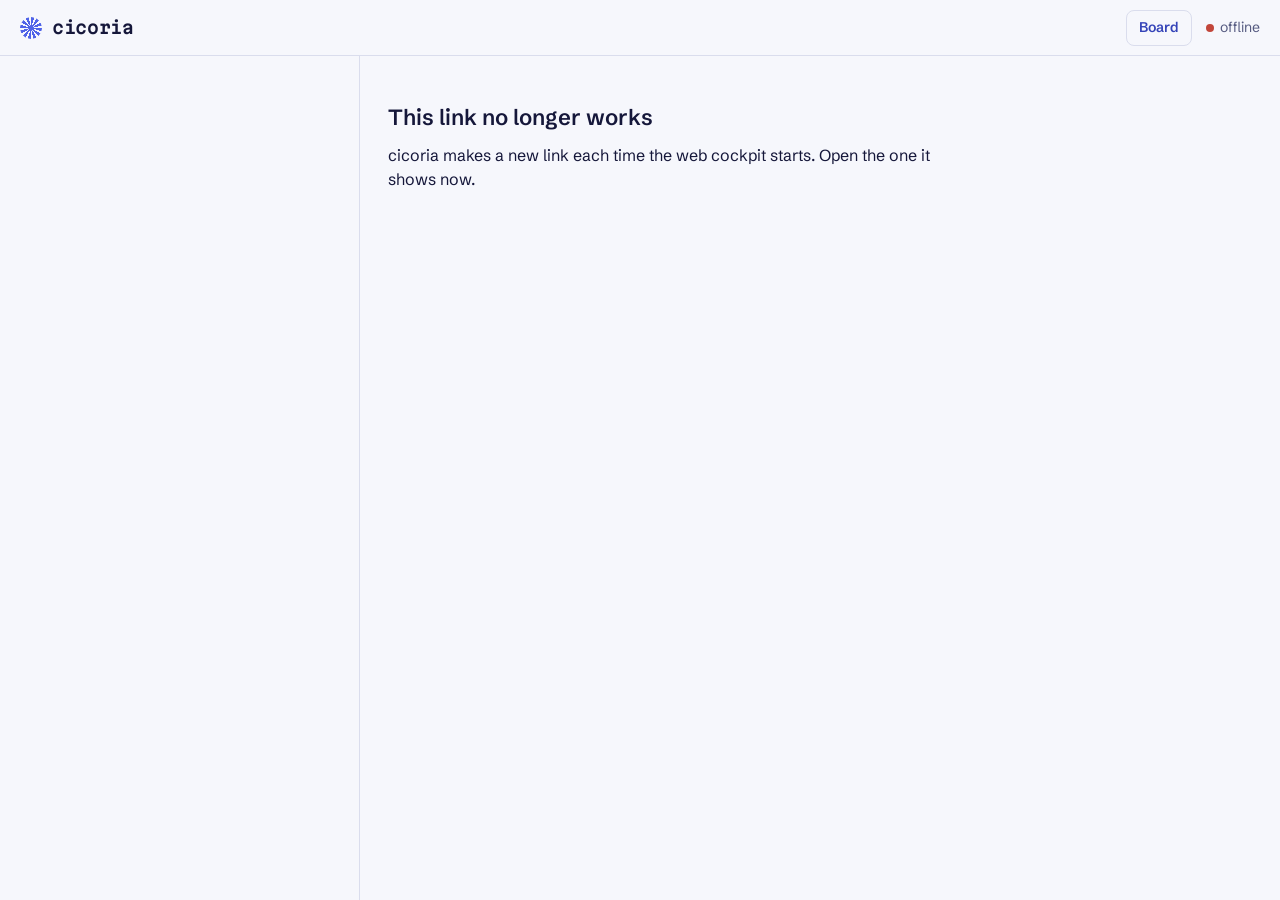
==== commit fe8363f0: "Show the sessions of the web cockpit in the columns of the board The page lists the sessions as the " ====
--- a/internal/web/page/index.html
+++ b/internal/web/page/index.html
@@ -17,6 +17,7 @@
   <span class="logo" aria-hidden="true"></span>
   <p class="brand">cicoria</p>
   <p id="workspace"></p>
+  <button type="button" id="board-toggle" class="board-toggle" aria-pressed="false">Board</button>
   <p class="conn"><span class="dot" aria-hidden="true"></span><span id="conn">connecting</span></p>
 </header>
 <p id="offline" class="offline" role="alert" hidden>Offline: what you see may be out of date. Reconnecting…</p>
--- a/internal/web/page/style.css
+++ b/internal/web/page/style.css
@@ -147,6 +147,7 @@
 .badge.needs { background: var(--pollen-ink); border-radius: 2px; transform: rotate(45deg) scale(.9); }
 .badge.exited { background: var(--rust); border-radius: 2px; }
 .badge.idle { background: transparent; border: 2px solid var(--soft); }
+.badge.review { background: var(--petal); }
 @keyframes pulse { 50% { opacity: .35; } }
 @media (prefers-reduced-motion: reduce) { .badge.working { animation: none; } }
 
@@ -343,6 +344,28 @@
 .dl.hunk { color: var(--t-blue); }
 .dl.meta { color: var(--t-dim); }
 
+/* Board opens the board; pressed, it is lit. */
+.board-toggle {
+  flex: none; min-height: 36px; padding: 0 12px; margin-right: 4px; border-radius: 8px; border: 1px solid var(--line);
+  background: none; font-size: 14px; font-weight: 600; color: var(--petal-ink);
+}
+.board-toggle[aria-pressed="true"] { background: var(--petal); border-color: var(--petal); color: var(--on-petal); }
+
+/* The board: the columns side by side, each session a card. */
+body[data-route="board"] .layout { display: block; }
+body[data-route="board"] #home { display: none; }
+.board { padding: 24px 0 32px; }
+.board-track { display: grid; grid-template-columns: repeat(4, minmax(0, 1fr)); gap: 16px; align-items: start; }
+.segs { display: none; }
+.column { min-width: 0; }
+.column h2 { display: flex; align-items: baseline; gap: 8px; font-size: 15px; font-weight: 600; color: var(--soft); padding: 0 4px 10px; }
+.column .none { padding: 14px 4px; color: var(--soft); font-size: 14px; border-top: 1px dashed var(--line); }
+.board .sessions { border-top: 0; display: flex; flex-direction: column; gap: 10px; }
+.board .sessions li { border: 1px solid var(--line); border-radius: 12px; overflow: hidden; background: var(--raised); }
+.board .sessions a { padding: 12px 14px; gap: 12px; }
+.board .sessions a:hover { box-shadow: inset 0 0 0 1px var(--petal); border-radius: 12px; }
+.board .sessions li:has(a.needs) { border-color: var(--pollen); }
+
 /* A phone shows one thing at a time: the list, or the session open. */
 @media (max-width: 899px) {
   body[data-route="home"] main { display: none; }
@@ -350,6 +373,34 @@
   body[data-route="session"] .bar { display: none; }
   body[data-route="session"] .offline { top: 0; }
   body[data-route="session"] .session { min-height: 100dvh; }
+  body[data-route="board"] main { display: block; }
+  /* The board on a phone: one column at a time, picked from four
+     segments that count them. */
+  .board { padding: 0 0 32px; }
+  .segs {
+    display: grid; grid-template-columns: repeat(4, minmax(0, 1fr)); gap: 6px;
+    position: sticky; top: var(--bar); z-index: 2;
+    margin: 0 calc(-1 * var(--gutter)); padding: 10px var(--gutter);
+    background: var(--page); border-bottom: 1px solid var(--line);
+  }
+  .seg {
+    min-width: 0; display: flex; flex-direction: column; align-items: center; justify-content: center; gap: 2px;
+    min-height: 58px; padding: 6px 2px; border-radius: 10px;
+    border: 1px solid var(--line); background: var(--raised); color: var(--ink);
+  }
+  .seg .n { font: 600 20px/1.1 var(--name); }
+  .seg .l { font-size: 12px; font-weight: 600; color: var(--soft); white-space: nowrap; overflow: hidden; text-overflow: ellipsis; max-width: 100%; }
+  .seg.empty .n { color: var(--soft); font-weight: 400; }
+  .seg.hot { background: var(--pollen); border-color: var(--pollen); color: var(--on-pollen); }
+  .seg.hot .l { color: var(--on-pollen); }
+  .seg[aria-pressed="true"] { background: var(--petal); border-color: var(--petal); color: var(--on-petal); }
+  .seg[aria-pressed="true"] .l, .seg[aria-pressed="true"].empty .n { color: var(--on-petal); }
+  .seg.hot[aria-pressed="true"] { background: var(--pollen); border-color: var(--on-pollen); box-shadow: inset 0 0 0 1px var(--on-pollen); color: var(--on-pollen); }
+  .seg.hot[aria-pressed="true"] .l { color: var(--on-pollen); }
+  .board-track { display: block; padding-top: 14px; }
+  .board-track > .column:not(.current) { display: none; }
+  /* The name at the top says which column this is. */
+  .board-track .column h2 { position: absolute; width: 1px; height: 1px; overflow: hidden; clip: rect(0 0 0 0); white-space: nowrap; }
   .back { display: inline-flex; }
   .pick { display: none; }
   .screen { max-height: 55vh; font-size: 11.5px; }
